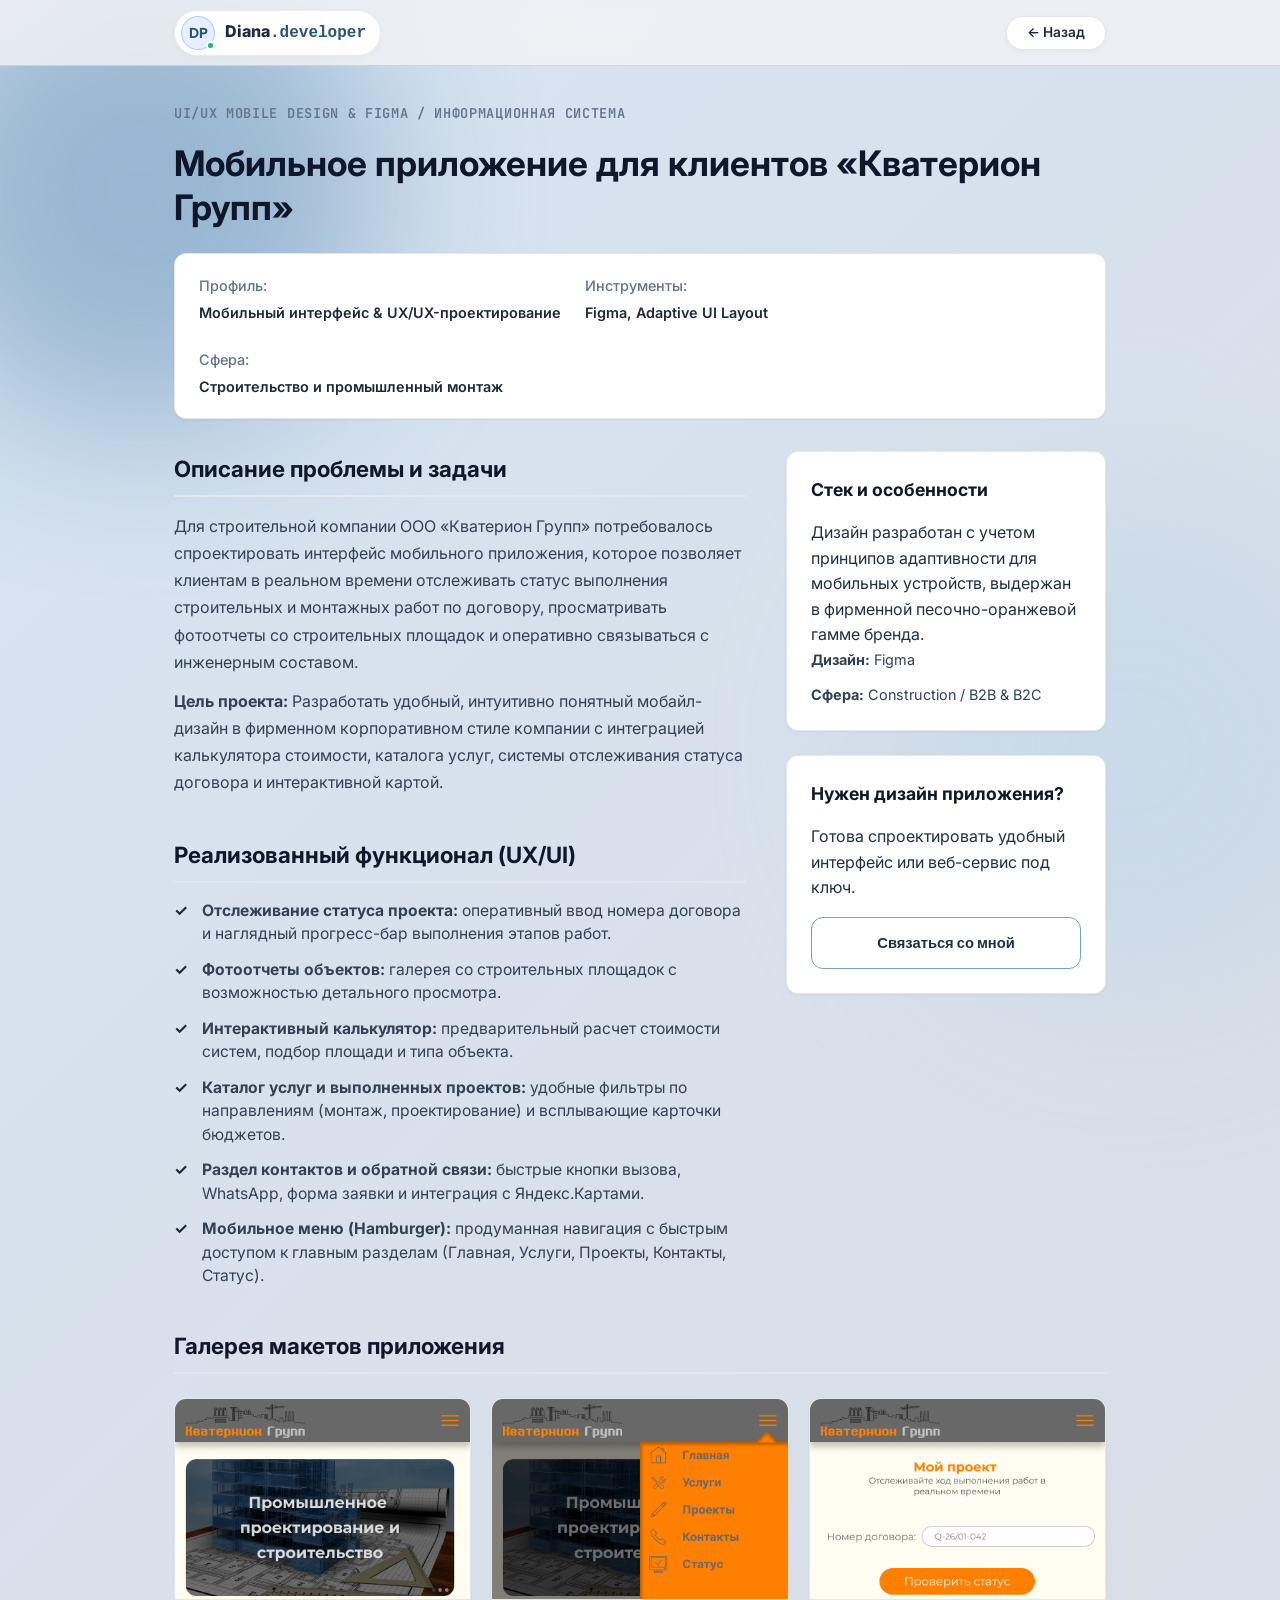
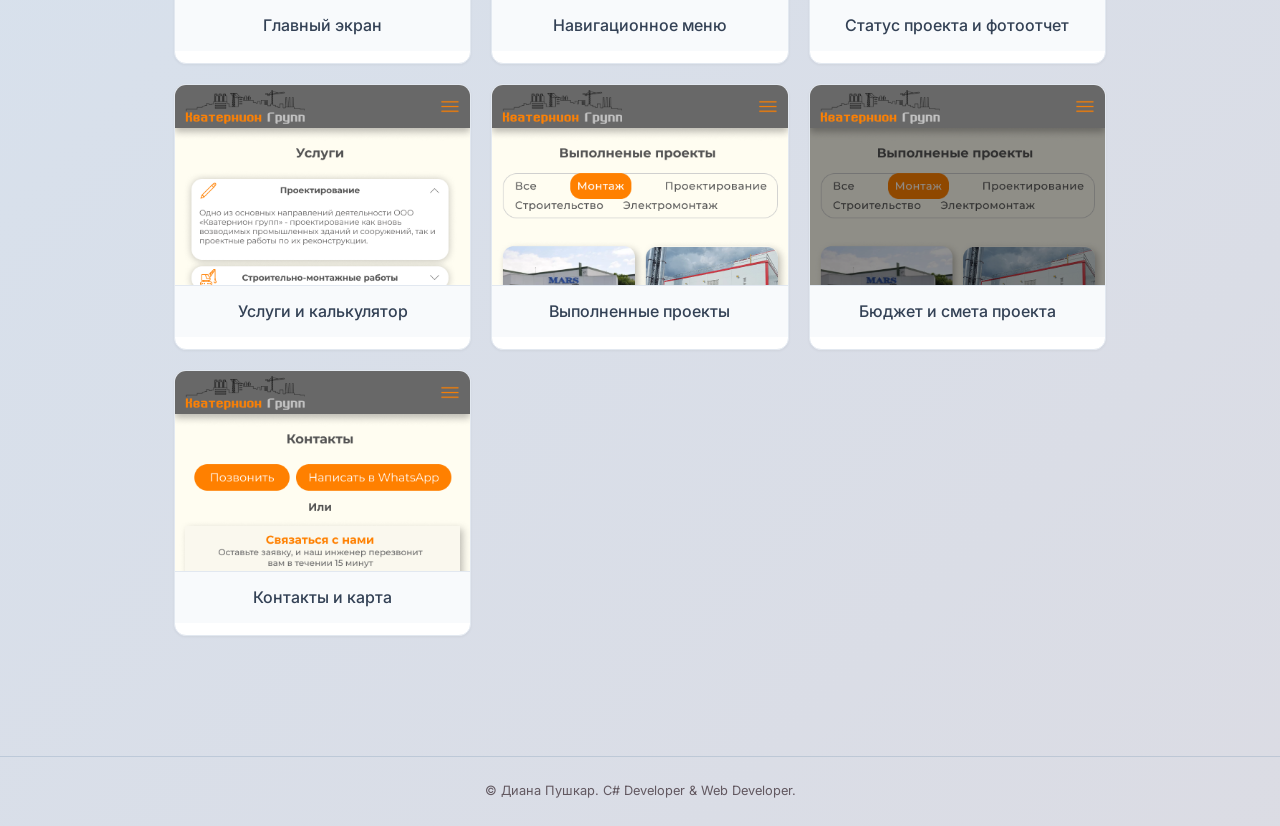
==== kvaternion-mobile.html @ 06ce0c0b "Add portfolio files and Open Graph metadata" ====
<!DOCTYPE html>
<html lang="ru">

<head>
    <meta charset="UTF-8">
    <meta name="viewport" content="width=device-width, initial-scale=1.0">
    <title>Кватерион Групп — Мобильное приложение | Диана Пушкар</title>
    <!-- Шрифты -->
    <link rel="preconnect" href="https://fonts.googleapis.com">
    <link rel="preconnect" href="https://fonts.gstatic.com" crossorigin>
    <link
        href="https://fonts.googleapis.com/css2?family=Inter:wght@400;500;600&family=JetBrains+Mono:wght@500;700&family=Plus+Jakarta+Sans:wght@700;800&display=swap"
        rel="stylesheet">
    <!-- Fancybox CSS (модальное окно для просмотра картинок) -->
    <link rel="stylesheet" href="https://cdn.jsdelivr.net/npm/@fancyapps/ui@5.0/dist/fancybox/fancybox.css" />
    <link rel="stylesheet" href="style.css">
    <link rel="stylesheet" href="project.css"> <!-- Дополнительные стили для страниц проектов -->
</head>

<body>
    <!-- Фоновые эффекты -->
    <div class="blob blob-1"></div>
    <div class="blob blob-2"></div>

    <nav class="navbar">
        <div class="container nav-container">
            <a href="index.html" class="logo logo-avatar">
                <div class="logo-avatar-wrapper">
                    <div class="logo-monogram">DP</div>
                    <span class="logo-status-dot"></span>
                </div>
                <span class="logo-name">Diana<span class="logo-tag">.developer</span></span>
            </a>

            <div class="nav-actions">
                <a href="index.html#projects" class="btn btn-secondary btn-sm">
                    &larr; Назад
                </a>
            </div>
        </div>
    </nav>

    <main class="project-page">
        <div class="container fade-in show">

            <!-- Заголовок проекта -->
            <div class="project-page-header">
                <span class="project-category">UI/UX Mobile Design &amp; Figma / Информационная система</span>
                <h1 class="project-page-title">Мобильное приложение для клиентов «Кватерион Групп»
                </h1>

                <div class="project-meta-grid">
                    <div class="meta-item">
                        <strong>Профиль:</strong>
                        <span>Мобильный интерфейс &amp; UX/UX-проектирование</span>
                    </div>
                    <div class="meta-item">
                        <strong>Инструменты:</strong>
                        <span>Figma, Adaptive UI Layout</span>
                    </div>
                    <div class="meta-item">
                        <strong>Сфера:</strong>
                        <span>Строительство и промышленный монтаж</span>
                    </div>
                </div>

            </div>

            <div class="project-content-grid">

                <!-- Левая колонка: описание и функционал -->
                <div class="project-main-info">
                    <section class="project-section">
                        <h2>Описание проблемы и задачи</h2>
                        <p>
                            Для строительной компании ООО «Кватерион Групп» потребовалось спроектировать интерфейс
                            мобильного приложения, которое позволяет клиентам в реальном времени отслеживать статус
                            выполнения строительных и монтажных работ по договору, просматривать фотоотчеты со
                            строительных площадок и оперативно связываться с инженерным составом.
                        </p>
                        <p>
                            <strong>Цель проекта:</strong> Разработать удобный, интуитивно понятный мобайл-дизайн в
                            фирменном корпоративном стиле компании с интеграцией калькулятора стоимости, каталога услуг,
                            системы отслеживания статуса договора и интерактивной картой.
                        </p>
                    </section>

                    <section class="project-section">
                        <h2>Реализованный функционал (UX/UI)</h2>
                        <ul class="feature-checklist">
                            <li><strong>Отслеживание статуса проекта:</strong> оперативный ввод номера договора и
                                наглядный прогресс-бар выполнения этапов работ.</li>
                            <li><strong>Фотоотчеты объектов:</strong> галерея со строительных площадок с возможностью
                                детального просмотра.</li>
                            <li><strong>Интерактивный калькулятор:</strong> предварительный расчет стоимости систем,
                                подбор площади и типа объекта.</li>
                            <li><strong>Каталог услуг и выполненных проектов:</strong> удобные фильтры по направлениям
                                (монтаж, проектирование) и всплывающие карточки бюджетов.</li>
                            <li><strong>Раздел контактов и обратной связи:</strong> быстрые кнопки вызова, WhatsApp,
                                форма заявки и интеграция с Яндекс.Картами.</li>
                            <li><strong>Мобильное меню (Hamburger):</strong> продуманная навигация с быстрым доступом к
                                главным разделам (Главная, Услуги, Проекты, Контакты, Статус).</li>
                        </ul>
                    </section>
                </div>

                <!-- Правая колонка: сайдбар -->
                <aside class="project-sidebar">
                    <div class="card sidebar-card">
                        <h3>Стек и особенности</h3>
                        <p>Дизайн разработан с учетом принципов адаптивности для мобильных устройств, выдержан в
                            фирменной песочно-оранжевой гамме бренда.</p>

                        <div class="sidebar-tech-list">
                            <div class="tech-item">
                                <strong>Дизайн:</strong> Figma
                            </div>
                            <div class="tech-item">
                                <strong>Сфера:</strong> Construction / B2B &amp; B2C
                            </div>
                        </div>
                    </div>

                    <div class="card sidebar-card contact-cta">
                        <h3>Нужен дизайн приложения?</h3>
                        <p>Готова спроектировать удобный интерфейс или веб-сервис под ключ.</p>
                        <a href="index.html#contact" class="btn btn-secondary btn-block">Связаться со мной</a>
                    </div>
                </aside>
            </div>

            <!-- Галерея интерфейса -->
            <section class="project-section project-gallery-section">
                <h2>Галерея макетов приложения</h2>
                <div class="project-gallery">

                    <div class="gallery-item">
                        <a href="images/Главная.png" data-fancybox="gallery"
                            data-caption="Главный экран приложения: баннер, быстрые действия и каталог услуг">
                            <img src="images/Главная.png" alt="Главный экран">
                        </a>
                        <p class="gallery-caption">Главный экран</p>
                    </div>

                    <div class="gallery-item">
                        <a href="images/Меню.png" data-fancybox="gallery"
                            data-caption="Мобильное навигационное меню со всеми ключевыми разделами">
                            <img src="images/Меню.png" alt="Мобильное меню">
                        </a>
                        <p class="gallery-caption">Навигационное меню</p>
                    </div>

                    <div class="gallery-item">
                        <a href="images/Статус.png" data-fancybox="gallery"
                            data-caption="Раздел Статус: отслеживание прогресса договора и фотоотчет со стройки">
                            <img src="images/Статус.png" alt="Отслеживание статуса">
                        </a>
                        <p class="gallery-caption">Статус проекта и фотоотчет</p>
                    </div>

                    <div class="gallery-item">
                        <a href="images/Услуги.png" data-fancybox="gallery"
                            data-caption="Раздел Услуги и встроенный калькулятор предварительного расчета">
                            <img src="images/Услуги.png" alt="Услуги и калькулятор">
                        </a>
                        <p class="gallery-caption">Услуги и калькулятор</p>
                    </div>

                    <div class="gallery-item">
                        <a href="images/Проекты.png" data-fancybox="gallery"
                            data-caption="Раздел выполненных проектов с фильтрацией по направлениям">
                            <img src="images/Проекты.png" alt="Выполненные проекты">
                        </a>
                        <p class="gallery-caption">Выполненные проекты</p>
                    </div>

                    <div class="gallery-item">
                        <a href="images/ПроектыДоп.png" data-fancybox="gallery"
                            data-caption="Модальное окно с детальным бюджетом и сметой проекта">
                            <img src="images/ПроектыДоп.png" alt="Детали проекта и бюджет">
                        </a>
                        <p class="gallery-caption">Бюджет и смета проекта</p>
                    </div>

                    <div class="gallery-item">
                        <a href="images/Контакты.png" data-fancybox="gallery"
                            data-caption="Раздел контактов с интеграцией Яндекс.Карты и формой связи">
                            <img src="images/Контакты.png" alt="Контакты и карта">
                        </a>
                        <p class="gallery-caption">Контакты и карта</p>
                    </div>

                </div>
            </section>

        </div>
    </main>

    <footer class="footer">
        <div class="container">
            <p>© Диана Пушкар. C# Developer &amp; Web Developer.</p>
        </div>
    </footer>

    <script src="https://cdn.jsdelivr.net/npm/@fancyapps/ui@5.0/dist/fancybox/fancybox.umd.js"></script>
    <script>
        Fancybox.bind("[data-fancybox]", {
            // Настройки галереи
        });
    </script>
</body>

</html>
---- style.css ----
/* ==========================================================================
   1. ПЕРЕМЕННЫЕ И ОСНОВНЫЕ СТИЛИ (ROOT & BASE)
   ========================================================================== */
:root {
  --color-bg-1: #f4f3f5;
  --color-bg-2: #e8e5ec;
  --color-bg-3: #ddd9df;

  --color-card: rgba(255, 255, 255, 0.75);
  --color-card-hover: rgba(255, 255, 255, 0.95);

  --color-text-main: #232f45;
  --color-text-muted: #625860;

  --color-primary: #3d6b93;
  --color-accent: #7aa0c2;

  --glass-border: rgba(255, 255, 255, 0.9);
  --glass-border-dark: rgba(61, 107, 147, 0.18);

  --shadow-soft: 0 8px 32px 0 rgba(35, 47, 69, 0.06);
  --shadow-hover: 0 16px 48px 0 rgba(61, 107, 147, 0.18);

  --font-heading: "Plus Jakarta Sans", sans-serif;
  --font-body: "Inter", sans-serif;
  --font-code: "JetBrains Mono", monospace;
}

* {
  margin: 0;
  padding: 0;
  box-sizing: border-box;
}

html {
  scroll-behavior: smooth;
}

body {
  font-family: var(--font-body);
  color: var(--color-text-main);
  line-height: 1.6;
  overflow-x: hidden;
  position: relative;
  background: linear-gradient(-45deg, #f4f3f5, #e5ecf4, #ddd9df, #d5e4f2);
  background-size: 400% 400%;
  animation: gradientBG 15s ease infinite;
}

/* Переливающийся фон */
@keyframes gradientBG {
  0% {
    background-position: 0% 50%;
  }
  50% {
    background-position: 100% 50%;
  }
  100% {
    background-position: 0% 50%;
  }
}

/* Мягкие плавающие сферы */
.blob {
  position: fixed;
  border-radius: 50%;
  filter: blur(80px);
  z-index: -1;
  opacity: 0.65;
  pointer-events: none;
  animation: floatBlob 20s infinite alternate ease-in-out;
}

.blob-1 {
  width: 480px;
  height: 480px;
  background: var(--color-accent);
  top: -50px;
  left: -100px;
}

.blob-2 {
  width: 500px;
  height: 500px;
  background: #c4d7e6;
  bottom: -100px;
  right: -100px;
  animation-delay: -10s;
}

@keyframes floatBlob {
  0% {
    transform: translate(0, 0) scale(1);
  }
  100% {
    transform: translate(60px, 40px) scale(1.1);
  }
}

/* Анимация появления при скролле */
.fade-in {
  opacity: 0;
  transform: translateY(20px);
  transition:
    opacity 0.8s ease-out,
    transform 0.8s ease-out;
}

.fade-in.show {
  opacity: 1;
  transform: translateY(0);
}

/* Сетка и контейнеры */
.container {
  max-width: 980px;
  margin: 0 auto;
  padding: 0 24px;
}

.section {
  padding: 80px 0;
}

.section-title {
  font-family: var(--font-heading);
  font-size: 2.2rem;
  font-weight: 800;
  text-align: center;
  margin-bottom: 48px;
  letter-spacing: -0.5px;
  background: linear-gradient(
    135deg,
    var(--color-text-main),
    var(--color-primary)
  );
  -webkit-background-clip: text;
  -webkit-text-fill-color: transparent;
}

/* ==========================================================================
   2. НАВИГАЦИЯ (NAVBAR)
   ========================================================================== */
.navbar {
  position: fixed;
  top: 0;
  width: 100%;
  background: rgba(244, 243, 245, 0.8);
  backdrop-filter: blur(20px);
  -webkit-backdrop-filter: blur(20px);
  border-bottom: 1px solid var(--glass-border-dark);
  z-index: 1000;
}

.nav-container {
  display: flex;
  justify-content: space-between;
  align-items: center;
  height: 65px;
}

.nav-links {
  display: flex;
  align-items: center;
  gap: 24px;
}

.nav-links a {
  color: var(--color-text-main);
  text-decoration: none;
  font-size: 0.9rem;
  font-weight: 600;
  transition: color 0.25s ease;
}

.nav-links a:hover {
  color: var(--color-primary);
}

/* Бренд-логотип в шапке (сохранена нижняя версия) */
.logo {
  display: inline-flex;
  align-items: center;
  gap: 10px;
  text-decoration: none;
  padding: 6px 14px;
  background: rgba(255, 255, 255, 0.65);
  border: 1px solid rgba(0, 0, 0, 0.08);
  border-radius: 14px;
  backdrop-filter: blur(8px);
  transition: all 0.3s cubic-bezier(0.4, 0, 0.2, 1);
  box-shadow: 0 2px 8px rgba(0, 0, 0, 0.03);
}

.logo-icon {
  font-family: var(--font-code, monospace);
  font-size: 0.85rem;
  font-weight: 700;
  color: #2563eb;
  background: rgba(37, 99, 235, 0.08);
  padding: 3px 8px;
  border-radius: 8px;
  border: 1px solid rgba(37, 99, 235, 0.15);
  transition:
    transform 0.3s ease,
    background 0.3s ease;
}

.logo-text {
  font-family: var(--font-heading, sans-serif);
  font-size: 1.05rem;
  font-weight: 800;
  color: #1e293b;
  letter-spacing: -0.3px;
}

.logo-dot {
  color: #2563eb;
  font-weight: 900;
}

.logo:hover {
  background: rgba(255, 255, 255, 0.95);
  transform: translateY(-1px);
  box-shadow: 0 6px 16px rgba(0, 0, 0, 0.06);
  border-color: rgba(37, 99, 235, 0.2);
}

.logo:hover .logo-icon {
  transform: scale(1.05) rotate(-3deg);
  background: rgba(37, 99, 235, 0.15);
}

.logo-avatar {
  display: inline-flex;
  align-items: center;
  gap: 10px;
  text-decoration: none;
  padding: 5px 14px 5px 6px;
  background: rgba(255, 255, 255, 0.9);
  border: 1px solid rgba(0, 0, 0, 0.08);
  border-radius: 100px;
  backdrop-filter: blur(8px);
  transition: all 0.3s ease;
}

.logo-avatar-wrapper {
  position: relative;
  width: 34px;
  height: 34px;
}

.logo-avatar-img {
  width: 100%;
  height: 100%;
  border-radius: 50%;
  object-fit: cover;
  background: #e2e8f0;
  border: 2px solid #ffffff;
  box-shadow: 0 2px 6px rgba(0, 0, 0, 0.1);
}

.logo-status-dot {
  position: absolute;
  bottom: 0;
  right: 0;
  width: 9px;
  height: 9px;
  background-color: #10b981;
  border: 2px solid #ffffff;
  border-radius: 50%;
}

.logo-name {
  font-size: 1rem;
  font-weight: 800;
  color: #1e293b;
}

.logo-tag {
  color: #2b5278;
  font-family: monospace;
}

.logo-avatar:hover {
  transform: translateY(-2px);
  box-shadow: 0 6px 18px rgba(0, 0, 0, 0.08);
  border-color: rgba(37, 99, 235, 0.3);
}

.logo-avatar:hover .logo-avatar-img {
  transform: scale(1.05);
}

.logo-monogram {
  width: 100%;
  height: 100%;
  border-radius: 50%;
  background: rgba(37, 99, 235, 0.1);
  border: 1px solid rgba(37, 99, 235, 0.25);
  color: #2b5278;
  font-family: var(--font-heading, sans-serif);
  font-weight: 800;
  font-size: 0.85rem;
  display: flex;
  align-items: center;
  justify-content: center;
  letter-spacing: -0.5px;
  transition: all 0.3s ease;
}

.logo-avatar:hover .logo-monogram {
  background: #2b5278;
  color: #ffffff;
  transform: scale(1.08);
}

/* ==========================================================================
   ИСПРАВЛЕННЫЕ СТИЛИ ГАМБУРГЕРА И ВЫПАДАЮЩЕГО МЕНЮ
   ========================================================================== */

.nav-container {
  position: relative;
}

.nav-toggle {
  display: none;
  background: transparent;
  border: none;
  outline: none;
  padding: 0;
  margin: 0;
  width: 30px;
  height: 24px;
  cursor: pointer;
  z-index: 1002;
  position: relative;
}

/* Идеально ровные полоски */
.hamburger {
  display: block;
  position: relative;
  width: 100%;
  height: 2px;
  background-color: #1e293b;
  border-radius: 2px;
  transition: background-color 0.25s ease-in-out;
}

.hamburger::before,
.hamburger::after {
  content: "";
  position: absolute;
  left: 0;
  width: 100%;
  height: 2px;
  background-color: #1e293b;
  border-radius: 2px;
  transition:
    transform 0.3s ease-in-out,
    top 0.3s ease-in-out;
}

.hamburger::before {
  top: -8px;
}

.hamburger::after {
  top: 8px;
}

/* Анимация превращения в крестик */
.nav-toggle.active .hamburger {
  background-color: transparent !important;
}

.nav-toggle.active .hamburger::before {
  top: 0;
  transform: rotate(45deg);
}

.nav-toggle.active .hamburger::after {
  top: 0;
  transform: rotate(-45deg);
}

/* --- МОБИЛЬНАЯ НАВИГАЦИЯ (экраны до 808px включительно) --- */
@media (max-width: 808px) {
  .nav-toggle {
    display: flex;
    align-items: center;
    justify-content: center;
  }

  .nav-links {
    position: absolute; /* Позиционируем относительно шапки, а не всего экрана */
    top: 65px;
    right: 24px; /* Прижимаем блок к правому краю */
    left: auto; /* Отменяем растягивание от левого края */
    width: auto;
    min-width: 220px; /* Задаем аккуратную ширину меню */

    background: rgba(244, 243, 245, 0.98);
    backdrop-filter: blur(20px);
    -webkit-backdrop-filter: blur(20px);
    border: 1px solid var(--glass-border-dark, rgba(0, 0, 0, 0.1));
    border-radius: 16px;

    display: flex;
    flex-direction: column;
    align-items: flex-start; /* Выравниваем элементы внутри блока по левому краю */
    gap: 0;

    /* Скрытие по умолчанию */
    opacity: 0;
    visibility: hidden;
    transform: translateY(-10px);
    transition:
      opacity 0.3s ease,
      transform 0.3s ease,
      visibility 0.3s ease;

    z-index: 9999;
    box-shadow: 0 15px 30px rgba(0, 0, 0, 0.12);
  }

  .nav-links.active {
    opacity: 1;
    visibility: visible;
    transform: translateY(0);
    padding: 12px 0;
  }

  .nav-link,
  .nav-links a {
    width: 100%;
    text-align: center;
    padding: 14px 0;
    font-size: 1.05rem;
    display: block;
    color: var(--color-text-main, #1e293b);
  }
}
/* ==========================================================================
   ПОЛУПРОЗРАЧНЫЙ ТЕМНЫЙ ФОН (OVERLAY)
   ========================================================================== */

.nav-overlay {
  position: fixed;
  top: 0;
  left: 0;
  width: 100vw;
  height: 100vh;
  background: rgba(15, 23, 42, 0.5);
  backdrop-filter: blur(4px);
  -webkit-backdrop-filter: blur(4px);

  opacity: 0;
  visibility: hidden;
  transition:
    opacity 0.3s ease,
    visibility 0.3s ease;
  z-index: 998;
}

/* Состояние при открытом меню */
.nav-overlay.active {
  opacity: 1 !important;
  visibility: visible !important;
}

/* ==========================================================================
   3. ГЛАВНАЯ СЕКЦИЯ (HERO SECTION)
   ========================================================================== */
.hero,
.hero-section {
  padding: 60px 20px;
  display: flex;
  justify-content: center;
  align-items: center;
  min-height: 90vh;
}

.hero-container {
  max-width: 1100px;
  width: 100%;
  display: grid;
  grid-template-columns: 1.15fr 0.85fr;
  gap: 40px;
  align-items: center;
  background: rgba(255, 255, 255, 0.45);
  backdrop-filter: blur(16px);
  border: 1px solid var(--glass-border-dark, rgba(255, 255, 255, 0.4));
  border-radius: 28px;
  padding: 48px;
  box-shadow: 0 20px 50px rgba(0, 0, 0, 0.05);
}

.hero-content {
  text-align: left;
}

.hero-badge {
  display: inline-flex;
  align-items: center;
  gap: 8px;
  background: rgba(255, 255, 255, 0.85);
  border: 1px solid rgba(0, 0, 0, 0.08);
  padding: 6px 16px;
  border-radius: 20px;
  font-size: 0.85rem;
  font-weight: 600;
  color: #1e293b;
  margin-bottom: 20px;
}

.badge {
  display: inline-flex;
  align-items: center;
  gap: 8px;
  font-family: var(--font-code);
  font-size: 0.82rem;
  color: var(--color-primary);
  background: #ffffff;
  border: 1px solid var(--color-accent);
  padding: 6px 16px;
  border-radius: 20px;
  margin-bottom: 24px;
  box-shadow: 0 4px 12px rgba(122, 160, 194, 0.2);
  font-weight: 600;
}

.badge-dot {
  width: 6px;
  height: 6px;
  background-color: var(--color-primary);
  border-radius: 50%;
}

.pulse-dot {
  width: 8px;
  height: 8px;
  background-color: #10b981;
  border-radius: 50%;
  animation: pulse 2s infinite;
}

@keyframes pulse {
  0% {
    box-shadow: 0 0 0 0 rgba(16, 185, 129, 0.7);
  }
  70% {
    box-shadow: 0 0 0 8px rgba(16, 185, 129, 0);
  }
  100% {
    box-shadow: 0 0 0 0 rgba(16, 185, 129, 0);
  }
}

.hero h1 {
  font-family: var(--font-heading);
  font-size: 3.2rem;
  line-height: 1.15;
  font-weight: 800;
  margin-bottom: 20px;
  letter-spacing: -1px;
  color: var(--color-text-main);
}

.hero-title {
  font-family: var(--font-heading, sans-serif);
  font-size: 2.8rem;
  line-height: 1.2;
  color: #0f172a;
  margin-bottom: 18px;
  font-weight: 800;
}

.hero-title .highlight {
  color: #2d5475;
  padding: 0;
  font-weight: 800;
  display: inline;
  -webkit-text-fill-color: initial;
}

.accent-text {
  background: linear-gradient(
    135deg,
    var(--color-primary),
    var(--color-accent)
  );
  -webkit-background-clip: text;
  -webkit-text-fill-color: transparent;
}

.hero-description {
  font-size: 1.05rem;
  line-height: 1.65;
  color: #475569;
  margin-bottom: 24px;
}

.hero-tech-stack {
  display: flex;
  flex-wrap: wrap;
  gap: 8px;
  margin-bottom: 32px;
}

.tech-tag,
.tag-main,
.tag-sub {
  background: rgba(235, 233, 228, 0.7);
  border: 1px solid rgba(0, 0, 0, 0.06);
  color: #4a5568;
  padding: 6px 14px;
  border-radius: 8px;
  font-family: var(--font-code, monospace);
  font-size: 0.85rem;
  font-weight: 600;
  box-shadow: none;
  cursor: default;
}

.hero-buttons,
.hero-actions {
  display: flex;
  gap: 14px;
  justify-content: flex-start;
}

.hero-visual {
  position: relative;
}

.hero-card {
  background: var(--color-card);
  backdrop-filter: blur(20px);
  -webkit-backdrop-filter: blur(20px);
  border: 1.5px solid var(--glass-border);
  border-radius: 18px;
  box-shadow: var(--shadow-hover);
  overflow: hidden;
  transition: transform 0.4s cubic-bezier(0.16, 1, 0.3, 1);
}

.hero-card:hover {
  transform: translateY(-6px) rotate(1deg);
}

.hero-card-header {
  background: rgba(61, 107, 147, 0.08);
  padding: 12px 18px;
  display: flex;
  align-items: center;
  justify-content: space-between;
  border-bottom: 1px solid var(--glass-border-dark);
}

.hero-interactive {
  position: relative;
  padding: 16px 12px;
}

.code-window {
  background: #f8f7f4;
  border-radius: 16px;
  box-shadow: 0 15px 35px rgba(0, 0, 0, 0.06);
  border: 1px solid rgba(0, 0, 0, 0.08);
  overflow: hidden;
}

.window-header {
  background: #eae7e1;
  padding: 10px 16px;
  display: flex;
  align-items: center;
  gap: 16px;
  border-bottom: 1px solid rgba(0, 0, 0, 0.05);
}

.window-dots {
  display: flex;
  gap: 6px;
}

.window-dots span {
  width: 10px;
  height: 10px;
  border-radius: 50%;
  background: rgba(61, 107, 147, 0.25);
}

.dot {
  width: 10px;
  height: 10px;
  border-radius: 50%;
}
.dot-red {
  background: #e5a9a9;
}
.dot-yellow {
  background: #e2c08d;
}
.dot-green {
  background: #a4c3b2;
}

.window-title {
  font-family: monospace;
  font-size: 0.75rem;
  color: #718096;
}

.typing-text {
  display: inline-block;
  white-space: nowrap;
  overflow: hidden;
  border-right: 2px solid var(--color-primary);
  width: 0;
  animation:
    typing 2.5s steps(10, end) forwards 0.5s,
    blinkCursor 0.75s step-end infinite;
}

@keyframes typing {
  from {
    width: 0;
  }
  to {
    width: 10ch;
  }
}

@keyframes blinkCursor {
  from,
  to {
    border-color: transparent;
  }
  50% {
    border-color: var(--color-primary);
  }
}

.hero-card-body {
  padding: 24px;
  font-family: var(--font-code);
  font-size: 0.88rem;
  line-height: 1.7;
}

.window-body {
  padding: 20px;
  font-family: "Fira Code", monospace, sans-serif;
  font-size: 0.85rem;
  line-height: 1.7;
  color: #2d3748;
}

.code-window .window-body {
  padding: 20px 20px 28px 20px;
}

.code-line {
  color: var(--color-text-main);
  margin-bottom: 2px;
}
.code-line.indent {
  padding-left: 20px;
}
.indent-1 {
  padding-left: 18px;
}
.indent-2 {
  padding-left: 36px;
}

.code-keyword {
  color: var(--color-primary);
  font-weight: 600;
}
.code-class {
  color: #2b5278;
  font-weight: 600;
}
.code-prop {
  color: var(--color-text-muted);
}
.code-string {
  color: #3d6b93;
}

.c-tag {
  color: #b91c1c;
}
.c-attr {
  color: #d97706;
}
.c-str {
  color: #2d6a4f;
}
.c-txt {
  color: #1a202c;
  font-weight: 600;
}
.c-keyword {
  color: #6b21a8;
}
.c-var {
  color: #1d4ed8;
}

.hero-tags-mini {
  display: flex;
  gap: 8px;
  flex-wrap: wrap;
  margin-top: 20px;
  padding-top: 16px;
  border-top: 1px dashed var(--glass-border-dark);
}

.mini-tag {
  font-size: 0.72rem;
  background: #ffffff;
  color: var(--color-primary);
  border: 1px solid var(--color-accent);
  padding: 3px 10px;
  border-radius: 6px;
  font-weight: 600;
}

.floating-badge {
  position: absolute;
  padding: 6px 12px;
  border-radius: 8px;
  font-family: monospace;
  font-size: 0.78rem;
  font-weight: 600;
  box-shadow: 0 8px 16px rgba(0, 0, 0, 0.05);
  background: #ffffff;
  color: #4a5568;
  border: 1px solid rgba(0, 0, 0, 0.08);
  animation: badgeMove 4s ease-in-out infinite alternate;
}

.badge-top {
  top: 0;
  right: -10px;
  z-index: 2;
}

.badge-bottom {
  bottom: 0;
  left: -10px;
  z-index: 2;
}

@keyframes badgeMove {
  0% {
    transform: translateY(0);
  }
  100% {
    transform: translateY(-6px);
  }
}

/* ==========================================================================
   4. КНОПКИ И ОБЩИЕ КАРТОЧКИ (BUTTONS & CARDS)
   ========================================================================== */
.btn {
  display: inline-block;
  padding: 13px 28px;
  border-radius: 12px;
  font-family: var(--font-heading);
  font-weight: 700;
  font-size: 0.92rem;
  text-decoration: none;
  transition: all 0.3s cubic-bezier(0.16, 1, 0.3, 1);
}

.btn-primary {
  background: linear-gradient(135deg, var(--color-primary), #2d5475);
  color: #ffffff;
  box-shadow: 0 6px 20px rgba(61, 107, 147, 0.35);
}

.btn-primary:hover {
  transform: translateY(-3px);
  box-shadow: 0 10px 25px rgba(35, 47, 69, 0.3);
}

.btn-secondary {
  background: #ffffff;
  border: 1.5px solid var(--color-accent);
  color: var(--color-text-main);
}

.btn-secondary:hover {
  background: #ffffff;
  border-color: var(--color-primary);
  color: var(--color-primary);
  transform: translateY(-3px);
  box-shadow: 0 4px 14px rgba(61, 107, 147, 0.15);
}

.card {
  background: var(--color-card);
  backdrop-filter: blur(16px);
  -webkit-backdrop-filter: blur(16px);
  border: 1px solid var(--glass-border);
  border-radius: 16px;
  padding: 28px;
  box-shadow: var(--shadow-soft);
  transition: all 0.35s cubic-bezier(0.16, 1, 0.3, 1);
}

.card:hover {
  background: var(--color-card-hover);
  border-color: var(--color-accent);
  transform: translateY(-5px);
  box-shadow: var(--shadow-hover);
}

/* ==========================================================================
   5. БЛОК «ОБО МНЕ» (ABOUT SECTION)
   ========================================================================== */
.about-card {
  padding: 44px;
}

.about-grid {
  display: grid;
  grid-template-columns: 0.9fr 1.1fr;
  gap: 48px;
  align-items: center;
}

.about-avatar-container {
  position: relative;
  display: flex;
  justify-content: center;
  align-items: center;
  perspective: 1000px;
  width: 100%;
  min-height: 380px;
}

.avatar-3d-card {
  position: relative;
  width: 100%;
  max-width: 340px;
  height: 360px;
  display: flex;
  flex-direction: column;
  justify-content: center;
  align-items: center;
  transform-style: preserve-3d;
  animation: zeroGravityTilt 12s ease-in-out infinite;
}

.avatar-3d-img {
  width: 480px;
  max-width: none;
  height: auto;
  object-fit: contain;
  z-index: 2;
  filter: drop-shadow(0 25px 30px rgba(0, 0, 0, 0.35));
}

.avatar-glow {
  position: absolute;
  width: 260px;
  height: 260px;
  background: radial-gradient(
    circle,
    rgba(122, 160, 194, 0.35) 0%,
    rgba(255, 255, 255, 0) 70%
  );
  border-radius: 50%;
  z-index: 1;
  animation: glowPulse 6s ease-in-out infinite alternate;
}

.avatar-shadow {
  position: absolute;
  bottom: 0px;
  width: 220px;
  height: 22px;
  background: rgba(15, 23, 42, 0.55);
  border-radius: 50%;
  filter: blur(6px);
  z-index: 0;
  animation: shadowV1 12s ease-in-out infinite;
}

@keyframes zeroGravityTilt {
  0%,
  100% {
    transform: translateY(0px) rotateX(0deg) rotateY(0deg) rotateZ(0deg);
  }
  25% {
    transform: translateY(-8px) rotateX(3deg) rotateY(-4deg) rotateZ(-0.8deg);
  }
  50% {
    transform: translateY(-3px) rotateX(-2deg) rotateY(5deg) rotateZ(1deg);
  }
  75% {
    transform: translateY(-10px) rotateX(4deg) rotateY(2deg) rotateZ(-0.5deg);
  }
}

@keyframes glowPulse {
  0% {
    opacity: 0.4;
    transform: scale(0.92);
  }
  100% {
    opacity: 0.85;
    transform: scale(1.1);
  }
}

@keyframes shadowV1 {
  0%,
  100% {
    transform: scale(1);
    opacity: 0.6;
  }
  25% {
    transform: scale(0.85);
    opacity: 0.4;
  }
  50% {
    transform: scale(0.95);
    opacity: 0.5;
  }
  75% {
    transform: scale(0.8);
    opacity: 0.35;
  }
}

.float-badge {
  position: absolute;
  background: rgba(255, 255, 255, 0.95);
  backdrop-filter: blur(8px);
  border: 1px solid var(--glass-border-dark);
  padding: 5px 10px;
  border-radius: 12px;
  font-family: var(--font-code);
  font-size: 0.75rem;
  white-space: nowrap;
  max-width: max-content;
  color: var(--color-primary);
  box-shadow: 0 10px 20px rgba(0, 0, 0, 0.08);
  z-index: 3;
  animation: badgeFloat 6s ease-in-out infinite alternate;
}

.badge-top-left,
.badge-left {
  top: 10px;
  left: -5px;
}
.badge-bottom-right,
.badge-right {
  bottom: 20px;
  right: -5px;
  animation-delay: -3s;
}

@keyframes badgeFloat {
  0% {
    transform: translateY(0);
  }
  100% {
    transform: translateY(-6px);
  }
}

.about-info h3 {
  font-family: var(--font-heading);
  font-size: 2rem;
  color: var(--color-text-main);
  margin-bottom: 4px;
}

.about-subtitle {
  font-family: var(--font-code);
  color: var(--color-primary);
  font-size: 0.95rem;
  font-weight: 600;
  margin-bottom: 20px;
}

.about-bio {
  color: var(--color-text-muted);
  font-size: 1rem;
  line-height: 1.65;
  margin-bottom: 24px;
}

.about-details-grid {
  display: flex;
  flex-direction: column;
  gap: 16px;
  padding-top: 20px;
  border-top: 1px dashed var(--glass-border-dark);
}

.detail-item {
  display: flex;
  flex-direction: column;
  gap: 4px;
}
.detail-item strong {
  color: var(--color-text-main);
  font-size: 0.95rem;
}
.detail-item span {
  color: var(--color-text-muted);
  font-size: 0.92rem;
  line-height: 1.5;
}

/* ==========================================================================
   УВЕЛИЧЕНИЕ КАРТИНКИ В 2 РАЗА ДЛЯ ПЛАНШЕТОВ И ТЕЛЕФОНОВ
   ========================================================================== */

@media (max-width: 992px) {
  .avatar-3d-card {
    max-width: 100% !important;
    height: auto !important;
    overflow: visible !important;
  }

  .about-avatar-container {
    min-height: auto !important;
    padding: 20px 0 !important;
  }

  .avatar-3d-img {
    width: 100% !important;
    max-width: 650px !important;
    height: auto !important;
    transform: scale(1);
  }

  .avatar-glow {
    width: 450px !important;
    height: 450px !important;
  }

  .avatar-shadow {
    width: 380px !important;
    bottom: -20px !important;
  }

  .badge-top-left,
  .badge-left {
    top: -10px !important;
    left: 0px !important;
  }

  .badge-bottom-right,
  .badge-right {
    bottom: -10px !important;
    right: 0px !important;
  }
}

@media (max-width: 480px) {
  .avatar-3d-img {
    width: 100% !important;
    max-width: 100% !important;
    transform: scale(1.1);
  }

  .avatar-glow {
    width: 300px !important;
    height: 300px !important;
  }

  .avatar-shadow {
    width: 250px !important;
  }
}
/* ==========================================================================
   6. НАВЫКИ (SKILLS SECTION)
   ========================================================================== */
.skills-grid {
  display: grid;
  grid-template-columns: repeat(4, 1fr);
  gap: 24px;

  margin-left: -100px;
  margin-right: -100px;
}

.skill-card {
  padding: 24px;
  display: flex;
  flex-direction: column;
  height: 100%;
  box-sizing: border-box;
}

.skill-card h3 {
  font-family: var(--font-heading);
  color: var(--color-primary);
  font-size: 1.2rem;
  margin-bottom: 8px;
  font-weight: 700;
}

.skill-card p {
  font-size: 0.92rem;
  color: var(--color-text-muted);
  line-height: 1.5;
  margin: 0;
}

.card-icon {
  font-size: 2rem;
  margin-bottom: 14px;
  display: inline-block;
  padding: 10px;
  background: rgba(122, 160, 194, 0.15);
  border-radius: 12px;
  align-self: flex-start;
}

.card-icon {
  width: 48px;
  height: 48px;
  display: flex;
  align-items: center;
  justify-content: center;
  padding: 8px;
  background: rgba(122, 160, 194, 0.15);
  border-radius: 12px;
  margin-bottom: 14px;
}

.skill-icon-img {
  width: 100%;
  height: 100%;
  object-fit: contain;
}
/* ==========================================================================
   АДАПТИВНОСТЬ ДЛЯ БЛОКА НАВЫКОВ
   ========================================================================== */

@media (max-width: 1200px) {
  .skills-grid {
    margin-left: 0;
    margin-right: 0;
  }
}

@media (max-width: 992px) {
  .skills-grid {
    grid-template-columns: repeat(2, 1fr);
    gap: 20px;
  }
}

@media (max-width: 576px) {
  .skills-grid {
    grid-template-columns: 1fr;
    gap: 16px;
  }

  .skill-card {
    padding: 20px;
  }
}
/* ==========================================================================
   7. ПРОЕКТЫ (PROJECTS SECTION)
   ========================================================================== */
.projects-grid {
  display: grid;
  grid-template-columns: repeat(auto-fit, minmax(300px, 1fr));
  gap: 24px;
}

.project-card h3 {
  font-family: var(--font-heading);
  font-size: 1.25rem;
  margin-bottom: 10px;
  color: var(--color-text-main);
}

.project-description {
  color: var(--color-text-muted);
  font-size: 0.9rem;
  margin-bottom: 20px;
}

.tags {
  display: flex;
  gap: 8px;
  flex-wrap: wrap;
  margin-bottom: 22px;
}

.tag {
  font-family: var(--font-code);
  background: rgba(61, 107, 147, 0.1);
  color: var(--color-primary);
  border: 1px solid rgba(61, 107, 147, 0.2);
  font-size: 0.75rem;
  padding: 4px 12px;
  border-radius: 8px;
  font-weight: 600;
}

.project-links {
  display: flex;
  gap: 14px;
}

.btn-link {
  color: var(--color-primary);
  text-decoration: none;
  font-weight: 700;
  font-size: 0.9rem;
  transition: all 0.2s ease;
}

.btn-link:hover {
  color: var(--color-text-main);
  transform: translateX(3px);
}

.btn-link.muted {
  color: var(--color-text-muted);
  font-weight: 500;
}

/* ==========================================================================
   8. КОНТАКТЫ И ФУТЕР (CONTACT & FOOTER)
   ========================================================================== */
.contact-container {
  max-width: 640px;
}

.contact-card {
  text-align: center;
  padding: 44px 30px;
  border: 1.5px solid var(--color-accent);
}

.contact-card p {
  color: var(--color-text-muted);
  margin-bottom: 28px;
  font-size: 1rem;
}

.social-links {
  display: flex;
  justify-content: center;
  gap: 12px;
  flex-wrap: wrap;
}

.social-btn {
  display: inline-flex;
  align-items: center;
  justify-content: center;
  padding: 10px 22px;
  border-radius: 10px;
  background: #ffffff;
  border: 1px solid var(--glass-border-dark);
  color: var(--color-text-main);
  text-decoration: none;
  font-weight: 600;
  font-size: 0.9rem;
  transition: all 0.25s;
  white-space: nowrap;
}

.social-btn:hover {
  background: linear-gradient(
    135deg,
    var(--color-primary),
    var(--color-accent)
  );
  color: #ffffff;
  border-color: transparent;
  transform: translateY(-3px);
  box-shadow: 0 6px 16px rgba(61, 107, 147, 0.3);
}

.footer {
  text-align: center;
  padding: 24px 0;
  font-size: 0.8rem;
  color: var(--color-text-muted);
  border-top: 1px solid var(--glass-border-dark);
}

/* ==========================================================================
   9. АДАПТИВНОСТЬ (MEDIA QUERIES)
   ========================================================================== */
@media (max-width: 900px) {
  .hero-container {
    grid-template-columns: 1fr;
    padding: 32px 20px;
  }
  .hero-content {
    text-align: center;
  }
  .hero-tech-stack,
  .hero-actions {
    justify-content: center;
  }
  .hero-title {
    font-size: 2.1rem;
  }
  .floating-badge {
    display: none;
  }
  .about-grid {
    grid-template-columns: 1fr;
    gap: 36px;
    text-align: center;
  }
  .about-details-grid {
    text-align: left;
  }
  .about-avatar-container {
    min-height: 320px;
  }
  .avatar-3d-img {
    width: 240px;
  }
}

@media (max-width: 868px) {
  .hero-container {
    grid-template-columns: 1fr;
    text-align: center;
    gap: 32px;
  }
  .hero-content {
    text-align: center;
  }
  .hero-description {
    margin: 0 auto 32px;
  }
  .hero-buttons {
    justify-content: center;
  }
  .hero h1 {
    font-size: 2.4rem;
  }
}

/* --- МОБИЛЬНЫЕ И ПЛАНШЕТЫ (до 768px) --- */
@media (max-width: 768px) {
  .section {
    padding: 35px 0;
  }

  .nav-links.active {
    opacity: 1 !important;
    visibility: visible !important;
    transform: translateX(0) !important;
    padding: 16px 0 !important;
  }

  .nav-link,
  .nav-links a {
    width: 100% !important;
    text-align: left !important;
    padding: 14px 24px !important;
    font-size: 1.05rem !important;
    display: block !important;
    color: var(--color-text-main, #1e293b) !important;
    border-bottom: 1px solid rgba(0, 0, 0, 0.05);
  }
}
/* ==========================================================================
   СЛАЙДЕР С ВАЙПОМ И СТРЕЛКАМИ (WORKFLOW SLIDER)
   ========================================================================== */
.workflow-steps {
  display: flex;
  align-items: stretch;
  justify-content: center;
  gap: 12px;
  margin-left: -80px;
  margin-right: -80px;
  padding: 10px 0;
  box-sizing: border-box;
}

.step-card {
  flex: 1 1 0px;
  min-width: 0;
  background: var(--color-card, rgba(255, 255, 255, 0.05));
  border: 1px solid var(--glass-border, rgba(255, 255, 255, 0.1));
  border-radius: 20px;
  padding: 26px 22px;
  position: relative;
  display: flex;
  flex-direction: column;
  transition: all 0.35s cubic-bezier(0.25, 1, 0.5, 1);
  backdrop-filter: blur(12px);
  box-sizing: border-box;
}

.step-card:hover {
  transform: translateY(-6px);
  border-color: var(--color-primary);
  box-shadow: 0 12px 28px rgba(61, 107, 147, 0.18);
}

/* Номер этапа */
.step-num {
  position: absolute;
  top: 16px;
  right: 18px;
  font-family: var(--font-code);
  font-size: 1.4rem;
  font-weight: 800;
  color: var(--color-primary);
  opacity: 0.35;
}

/* Заголовок этапа */
.step-card h3 {
  font-family: var(--font-heading);
  font-size: 1.15rem;
  color: var(--color-text-main);
  margin-top: 4px;
  margin-bottom: 12px;
  padding-right: 32px;
}

/* Краткое описание */
.step-desc {
  font-size: 0.9rem;
  color: var(--color-primary);
  font-weight: 500;
  line-height: 1.45;
  margin-bottom: 18px;
}

/* Список пунктов */
.step-list {
  list-style: none;
  padding: 0;
  margin: auto 0 0 0;
  display: flex;
  flex-direction: column;
  gap: 8px;
}

.step-list li {
  font-size: 0.85rem;
  color: var(--color-text-muted);
  position: relative;
  padding-left: 18px;
  line-height: 1.35;
}

.step-list li::before {
  content: "→";
  position: absolute;
  left: 0;
  color: var(--color-primary);
  font-weight: bold;
}

/* Анимированная круглая стрелка */
.step-arrow {
  display: flex;
  align-items: center;
  justify-content: center;
  width: 34px;
  height: 34px;
  border-radius: 50%;
  background: var(--glass-bg, rgba(255, 255, 255, 0.05));
  border: 1px solid var(--glass-border, rgba(255, 255, 255, 0.1));
  color: var(--color-primary);
  align-self: center;
  flex-shrink: 0;
  animation: pulseArrow 2.5s infinite ease-in-out;
}

.step-arrow svg {
  width: 18px;
  height: 18px;
}

@keyframes pulseArrow {
  0%,
  100% {
    transform: translateX(0);
    box-shadow: 0 0 0 0 rgba(122, 160, 194, 0);
  }
  50% {
    transform: translateX(4px);
    box-shadow: 0 0 10px rgba(122, 160, 194, 0.3);
  }
}

/* ==========================================================================
   АДАПТИВНОСТЬ
   ========================================================================== */

@media (max-width: 1280px) {
  .workflow-steps {
    margin-left: 0;
    margin-right: 0;
  }
}

@media (max-width: 1024px) {
  .workflow-steps {
    flex-direction: column;
    max-width: 520px;
    margin: 0 auto;
  }

  .step-card {
    width: 100%;
  }

  .step-arrow {
    transform: rotate(90deg);
    animation: pulseArrowDown 2.5s infinite ease-in-out;
    margin: 4px 0;
  }
}

@keyframes pulseArrowDown {
  0%,
  100% {
    transform: rotate(90deg) translateY(0);
  }
  50% {
    transform: rotate(90deg) translateY(-4px);
  }
}
/* ==========================================================================
   СЕКЦИЯ: УСЛУГИ (SERVICES)
   ========================================================================== */
.services-grid {
  display: grid;
  grid-template-columns: repeat(auto-fit, minmax(250px, 1fr));
  gap: 20px;
  max-width: 900px;
  margin: 0 auto;
}

.service-card {
  padding: 28px 24px;
  display: flex;
  flex-direction: column;
  transition:
    transform 0.3s ease,
    border-color 0.3s ease,
    box-shadow 0.3s ease;
}

.service-card:hover {
  transform: translateY(-4px);
  border-color: var(--color-primary);
}

.service-icon {
  width: 46px;
  height: 46px;
  border-radius: 12px;
  background: rgba(61, 107, 147, 0.12);
  color: var(--color-primary);
  display: flex;
  align-items: center;
  justify-content: center;
  margin-bottom: 18px;
}

.service-card h3 {
  font-family: var(--font-heading);
  font-size: 1.1rem;
  color: var(--color-text-main);
  margin-bottom: 10px;
  font-weight: 700;
}

.service-card p {
  font-size: 0.88rem;
  color: var(--color-text-muted);
  line-height: 1.6;
  margin: 0;
}

/* --------------------------------------------------------------------------
   СЕКЦИЯ: СПЕЦИАЛИЗАЦИЯ (SERVICES GRID 2x2)
   -------------------------------------------------------------------------- */
.services-grid {
  display: grid;
  grid-template-columns: repeat(2, 1fr);
  gap: 24px;
}

.service-card {
  padding: 32px 28px;
  display: flex;
  flex-direction: column;
  gap: 16px;
  transition:
    transform 0.3s ease,
    box-shadow 0.3s ease;
}

.service-card:hover {
  transform: translateY(-5px);
}

.service-icon {
  width: 48px;
  height: 48px;
  background: rgba(61, 107, 147, 0.1);
  border-radius: 12px;
  display: flex;
  align-items: center;
  justify-content: center;
  color: var(--color-primary);
}

.service-card h3 {
  font-family: var(--font-heading);
  font-size: 1.25rem;
  color: var(--color-text-main);
  font-weight: 700;
}

.service-card p {
  color: var(--color-text-muted);
  font-size: 0.95rem;
  line-height: 1.6;
}

/* --------------------------------------------------------------------------
   СЕКЦИЯ: ПРОЕКТЫ (ШАХМАТНЫЙ ПОРЯДОК / Z-PATTERN)
   -------------------------------------------------------------------------- */
.projects-list {
  display: flex;
  flex-direction: column;
  gap: 36px;
}

.project-item {
  display: grid;
  grid-template-columns: 1fr 1fr;
  gap: 32px;
  align-items: center;
  padding: 28px;
  border-radius: 20px;
}

.project-item.project-reverse .project-preview {
  order: 2;
}

.project-preview {
  position: relative;
  width: 100%;
  height: 220px;
  background: #f1f5f9;
  border: 1px solid rgba(61, 107, 147, 0.15);
  border-radius: 14px;
  overflow: hidden;
}

.project-preview-link {
  display: block;
  width: 100%;
  height: 100%;
}

.project-preview-img {
  width: 100%;
  height: 100%;
  object-fit: cover;
  object-position: top center;
  display: block;
  transition: transform 0.4s ease;
}

.project-item:hover .project-preview-img {
  transform: scale(1.05);
}

.preview-badge {
  position: absolute;
  top: 12px;
  left: 12px;
  background: rgba(255, 255, 255, 0.92);
  backdrop-filter: blur(4px);
  -webkit-backdrop-filter: blur(4px);
  padding: 4px 10px;
  border-radius: 6px;
  font-family: var(--font-code);
  font-size: 0.75rem;
  color: var(--color-primary);
  font-weight: 600;
  z-index: 2;
  box-shadow: 0 2px 6px rgba(0, 0, 0, 0.08);
}

.preview-placeholder-content {
  font-family: var(--font-heading);
  font-size: 1.1rem;
  font-weight: 700;
  color: var(--color-primary);
  opacity: 0.8;
}

.project-info {
  display: flex;
  flex-direction: column;
  gap: 12px;
}

.project-category {
  font-family: var(--font-code);
  font-size: 0.8rem;
  color: var(--color-primary);
  text-transform: uppercase;
  letter-spacing: 1px;
  font-weight: 700;
}

.project-info h3 {
  font-family: var(--font-heading);
  font-size: 1.5rem;
  color: var(--color-text-main);
  font-weight: 800;
}

.project-info p {
  color: var(--color-text-muted);
  font-size: 0.95rem;
  line-height: 1.55;
}

.project-tags {
  display: flex;
  flex-wrap: wrap;
  gap: 8px;
  margin-top: 4px;
}

.project-tags .tag {
  background: rgba(255, 255, 255, 0.8);
  border: 1px solid rgba(0, 0, 0, 0.06);
  padding: 4px 10px;
  border-radius: 6px;
  font-size: 0.8rem;
  font-family: var(--font-code);
  color: var(--color-text-main);
}

.btn-link {
  display: inline-block;
  margin-top: 8px;
  color: var(--color-primary);
  font-weight: 700;
  text-decoration: none;
  transition: transform 0.2s ease;
}

.btn-link:hover {
  transform: translateX(4px);
}

/* --------------------------------------------------------------------------
   АДАПТИВНОСТЬ (MOBILE RESPONSIVE)
   -------------------------------------------------------------------------- */
@media (max-width: 868px) {
  .services-grid {
    grid-template-columns: 1fr;
  }

  .project-item,
  .project-item.project-reverse {
    grid-template-columns: 1fr;
    gap: 20px;
  }

  .project-item.project-reverse .project-preview {
    order: 0;
  }

  .project-preview {
    height: 180px;
  }
}
@media (max-width: 992px) {
  .social-links {
    display: flex !important;
    flex-direction: column !important;
    gap: 12px !important;
    width: 100% !important;
  }

  .social-btn {
    width: 100% !important;
    text-align: center !important;
    box-sizing: border-box !important;
    word-break: break-all;
  }
}

.hero-title .typewriter {
  display: inline-block;
  white-space: nowrap;
  overflow: hidden;
  border-right: 3px solid transparent;
  width: 0;
  vertical-align: bottom;
}

.hero-title.typing-active .line1 {
  animation:
    typeLine1 1.8s steps(18) forwards,
    blinkCursor 0.6s step-end 3 forwards;
}

.hero-title.typing-active .line2 {
  animation:
    typeLine2 0.8s steps(8) 1.8s forwards,
    blinkCursor 0.6s step-end 1.8s infinite;
}

.hero-title.erasing-active .line2 {
  width: 7.35ch;
  animation: eraseLine2 0.6s steps(8) forwards;
}

.hero-title.erasing-active .line1 {
  width: 100%;
  animation: eraseLine1 1.2s steps(18) 0.6s forwards;
}

@keyframes typeLine1 {
  0% {
    width: 0;
    border-right-color: var(--color-primary, #6366f1);
  }
  99% {
    border-right-color: var(--color-primary, #6366f1);
  }
  100% {
    width: 100%;
    border-right-color: transparent;
  }
}

@keyframes typeLine2 {
  0% {
    width: 0;
    border-right-color: var(--color-primary, #6366f1);
  }
  100% {
    width: 7.35ch;
    border-right-color: var(--color-primary, #6366f1);
  }
}

@keyframes eraseLine2 {
  0% {
    width: 7.35ch;
    border-right-color: var(--color-primary, #6366f1);
  }
  99% {
    border-right-color: var(--color-primary, #6366f1);
  }
  100% {
    width: 0;
    border-right-color: transparent;
  }
}

@keyframes eraseLine1 {
  0% {
    width: 100%;
    border-right-color: var(--color-primary, #6366f1);
  }
  99% {
    border-right-color: var(--color-primary, #6366f1);
  }
  100% {
    width: 0;
    border-right-color: transparent;
  }
}

@keyframes blinkCursor {
  from,
  to {
    border-right-color: transparent;
  }
  50% {
    border-right-color: var(--color-primary, #6366f1);
  }
}

.service-card {
  display: flex;
  flex-direction: column;
  height: 100%;
}

.service-meta {
  margin-top: auto;
  padding-top: 16px;
  border-top: 1px solid #e2e8f0;
  display: flex;
  justify-content: space-between;
  align-items: center;
}

.service-price {
  font-weight: 700;
  color: #0f172a;
  font-size: 19px;
}

.service-time {
  color: #64748b;
  font-size: 0.9rem;
}

section[id] {
  scroll-margin-top: 70px;
}

/* Адаптив для мобильных устройств  */
@media (max-width: 768px) {
  .hero-title {
    font-size: 1.6rem; /* Чуть уменьшаем шрифт, чтобы строки помещались */
    line-height: 1.3;
  }

  /* Сохраняем анимацию, но регулируем размеры под экран */
  .hero-title .typewriter {
    font-size: 1.6rem;
  }

  .hero-actions {
    display: flex;
    flex-direction: row;
    justify-content: center;
    gap: 10px;
    width: 100%;
  }

  /* Делаем сами кнопки узкими по содержимому */
  .hero-actions .btn {
    height: auto;
    padding: 8px 14px;
    font-size: 0.85rem;
    white-space: nowrap;
    flex: 0 1 auto;
  }
  .project-links {
    display: flex;
    flex-direction: column; /* Выстраиваем кнопки в колонку */
    align-items: center; /* Центрируем по горизонтали */
    gap: 10px; /* Расстояние между кнопками */
    width: 100%;
  }

  /* Настройка ширины и выравнивания текста внутри самих кнопок */
  .project-links .btn {
    width: 100%; /* Кнопки будут одинаковой ширины */
    max-width: 260px; /* Ограничение, чтобы не растягивались во весь экран */
    text-align: center;
    justify-content: center;
  }
}
---- project.css ----
/* Навигация детальной страницы */
.project-nav {
  padding: 20px 0;
  border-bottom: 1px solid rgba(0, 0, 0, 0.08);
  background: #ffffff;
}

.project-nav-container {
  display: flex;
  justify-content: space-between;
  align-items: center;
}

.back-link {
  color: #1e293b;
  text-decoration: none;
  font-weight: 500;
  transition: transform 0.2s ease;
  display: inline-flex;
  align-items: center;
  gap: 6px;
  border-radius: 88px;
}

.back-link:hover {
  transform: translateX(-4px);
}

/* Шапка проекта */
.project-page {
  padding: 40px 0 80px;
  padding-top: 100px;
  padding-bottom: 80px;
}

.project-page-header {
  margin-bottom: 32px;
}

.project-category {
  display: inline-block;
  font-size: 0.85rem;
  font-weight: 600;
  text-transform: uppercase;
  letter-spacing: 0.05em;
  color: #64748b;
  margin-bottom: 8px;
}

.project-page-title {
  font-size: 2.2rem;
  color: #0f172a;
  margin: 8px 0 24px;
  line-height: 1.25;
  font-weight: 700;
}

/* Сетка мета-данных */
.project-meta-grid {
  display: flex;
  flex-wrap: wrap;
  gap: 24px;
  padding: 20px 24px;
  background: #ffffff;
  border: 1px solid #e2e8f0;
  border-radius: 12px;
  margin-bottom: 24px;
  box-shadow: 0 1px 3px rgba(0, 0, 0, 0.05);
}

.meta-item {
  display: flex;
  flex-direction: column;
  gap: 4px;
  font-size: 0.9rem;
}

.meta-item strong {
  color: #64748b;
  font-weight: 500;
}

.meta-item span {
  color: #1e293b;
  font-weight: 600;
}

/* Двухколоночный макет */
.project-content-grid {
  display: grid;
  grid-template-columns: 1fr 320px;
  gap: 40px;
}

.project-section {
  margin-bottom: 40px;
}

.project-section h2 {
  font-size: 1.4rem;
  color: #0f172a;
  margin-bottom: 16px;
  border-bottom: 2px solid #e2e8f0;
  padding-bottom: 8px;
}

.project-section p {
  font-size: 1rem;
  line-height: 1.7;
  color: #334155;
  margin-bottom: 12px;
}

/* Чеклист функций */
.feature-checklist {
  list-style: none;
  padding: 0;
}

.feature-checklist li {
  position: relative;
  padding-left: 28px;
  margin-bottom: 12px;
  font-size: 0.98rem;
  line-height: 1.5;
  color: #334155;
}

.feature-checklist li::before {
  content: "✓";
  position: absolute;
  left: 0;
  top: 0;
  color: #1e293b;
  font-weight: bold;
}

/* Сайдбар */
.sidebar-card {
  background: #ffffff;
  border: 1px solid #e2e8f0;
  border-radius: 12px;
  padding: 24px;
  margin-bottom: 24px;
  box-shadow: 0 1px 3px rgba(0, 0, 0, 0.05);
}

.sidebar-card h3 {
  font-size: 1.1rem;
  color: #0f172a;
  margin-bottom: 16px;
}

.sidebar-tech-list {
  display: flex;
  flex-direction: column;
  gap: 12px;
  font-size: 0.9rem;
  color: #334155;
}

.btn-block {
  display: block;
  width: 100%;
  text-align: center;
  margin-top: 16px;
}

/* Адаптивность */
@media (max-width: 992px) {
  .project-content-grid {
    grid-template-columns: 1fr;
  }

  .project-page-title {
    font-size: 1.75rem;
  }
}

/* Стили для кнопки возврата в шапке */
.nav-actions .btn {
  border-radius: 50px !important; 
  background-color: #ffffff !important; 
  color: #1e293b !important;
  border: 1px solid #e2e8f0 !important;
  padding: 8px 20px !important;
  font-weight: 500;
  text-decoration: none;
  display: inline-flex;
  align-items: center;
  gap: 8px;
  box-shadow: 0 1px 3px rgba(0, 0, 0, 0.05);
  transition: all 0.2s ease;
}

/* Эффект при наведении мышкой */
.nav-actions .btn:hover {
  background-color: #f8fafc !important;
  border-color: #cbd5e1 !important;
  transform: translateX(-3px);
  box-shadow: 0 4px 12px rgba(0, 0, 0, 0.08);
}

/* Настройки шапки для мобильных устройств и планшетов */
@media (max-width: 768px) {
  .navbar .container,
  .nav-container {
    display: flex !important;
    justify-content: space-between !important;
    align-items: center !important;
    gap: 10px;
  }

  /* Убираем перенос текста внутри кнопки и делаем её аккуратной */
  .navbar .btn,
  .nav-actions .btn {
    white-space: nowrap !important; 
    padding: 8px 12px !important; 
    font-size: 0.82rem !important; 
    line-height: 1 !important;
    border-radius: 8px; 
  }
}

/* ==========================================================================
   НАВИГАЦИЯ СТРАНИЦЫ ПРОЕКТА (Кнопка "Вернуться на главную" 1:1 с логотипом)
   ========================================================================== */

/* Базовый стиль кнопки в стиле плашки логотипа .logo-avatar */
.nav-actions .btn {
  display: inline-flex;
  align-items: center;
  gap: 8px;

  /* Точные размеры, отступы и скругление как у логотипа */
  padding: 5px 14px 5px 14px;
  height: 34px; 
  border-radius: 100px;
  background: rgba(255, 255, 255, 0.9);
  border: 1px solid rgba(0, 0, 0, 0.08);
  backdrop-filter: blur(8px);
  -webkit-backdrop-filter: blur(8px);

  /* Шрифт, размер и цвет как у бренд-текста */
  font-family: var(--font-body, inherit);
  font-size: 0.85rem;
  font-weight: 600;
  color: #1e293b;
  text-decoration: none;
  white-space: nowrap;
  box-shadow: 0 2px 6px rgba(0, 0, 0, 0.04);
  transition: all 0.3s ease;
}

.nav-actions .btn:hover {
  background: rgba(255, 255, 255, 1);
  border-color: rgba(37, 99, 235, 0.3);
  transform: translateY(-2px);
  box-shadow: 0 6px 18px rgba(0, 0, 0, 0.08);
  color: #1e293b;
}

/* Мобильная адаптация */
@media (max-width: 768px) {
  .nav-container {
    display: flex;
    justify-content: space-between;
    align-items: center;
    gap: 10px;
  }

  .nav-actions .btn {
    font-size: 0.8rem;
    padding: 5px 12px;
  }
}

/* ==========================================================================
   СЕТКА И КАРТОЧКИ ГАЛЕРЕИ (Светлая тема в общем стиле страницы)
   ========================================================================== */

/* Сетка галереи */
.project-gallery {
  display: grid;
  grid-template-columns: repeat(auto-fill, minmax(260px, 1fr));
  gap: 20px;
  margin-top: 24px;
}

/* Карточка элемента галереи */
.gallery-item {
  background: #ffffff;
  border: 1px solid #e2e8f0;
  border-radius: 12px;
  overflow: hidden;
  display: flex;
  flex-direction: column;
  box-shadow: 0 1px 3px rgba(0, 0, 0, 0.05);
  transition:
    transform 0.3s ease,
    border-color 0.3s ease,
    box-shadow 0.3s ease;
}

.gallery-item:hover {
  transform: translateY(-4px);
  border-color: #cbd5e1;
  box-shadow: 0 10px 25px rgba(0, 0, 0, 0.08);
}

/* Ссылка-контейнер для картинки */
.gallery-item a {
  display: block;
  position: relative;
  width: 100%;
  height: 200px; 
  overflow: hidden;
  cursor: pointer;
}

/* Эффект иконки увеличения при наведении */
.gallery-item a::after {
    content: ""; 
    position: absolute;
    top: 50%;
    left: 50%;
    transform: translate(-50%, -50%) scale(0.7);
    
    width: 44px;
    height: 44px;
    border-radius: 50%;
    background-color: rgba(255, 255, 255, 0.95);
    
    background-image: url("data:image/svg+xml,%3Csvg xmlns='http://www.w3.org/2000/svg' width='20' height='20' viewBox='0 0 24 24' fill='none' stroke='%230f172a' stroke-width='2.2' stroke-linecap='round' stroke-linejoin='round'%3E%3Ccircle cx='11' cy='11' r='8'/%3E%3Cline x1='21' y1='21' x2='16.65' y2='16.65'/%3E%3C/svg%3E");
    background-repeat: no-repeat;
    background-position: center;
    background-size: 20px 20px;

    opacity: 0;
    box-shadow: 0 4px 14px rgba(0, 0, 0, 0.12);
    transition: opacity 0.3s ease, transform 0.3s ease;
    z-index: 2;
}

.gallery-item a:hover::after {
  opacity: 1;
  transform: translate(-50%, -50%) scale(1);
}

/* Картинка в галерее */
.gallery-item img {
  width: 100%;
  height: 100%;
  object-fit: cover;
  object-position: top center;
  transition: transform 0.4s ease;
}

.gallery-item:hover img {
  transform: scale(1.06);
}

/* Подпись под картинкой */
.gallery-caption {
  padding: 12px 16px;
  font-size: 0.88rem;
  font-weight: 500;
  text-align: center;
  margin: 0;
  color: #475569;
  background: #f8fafc;
  border-top: 1px solid #e2e8f0;
}
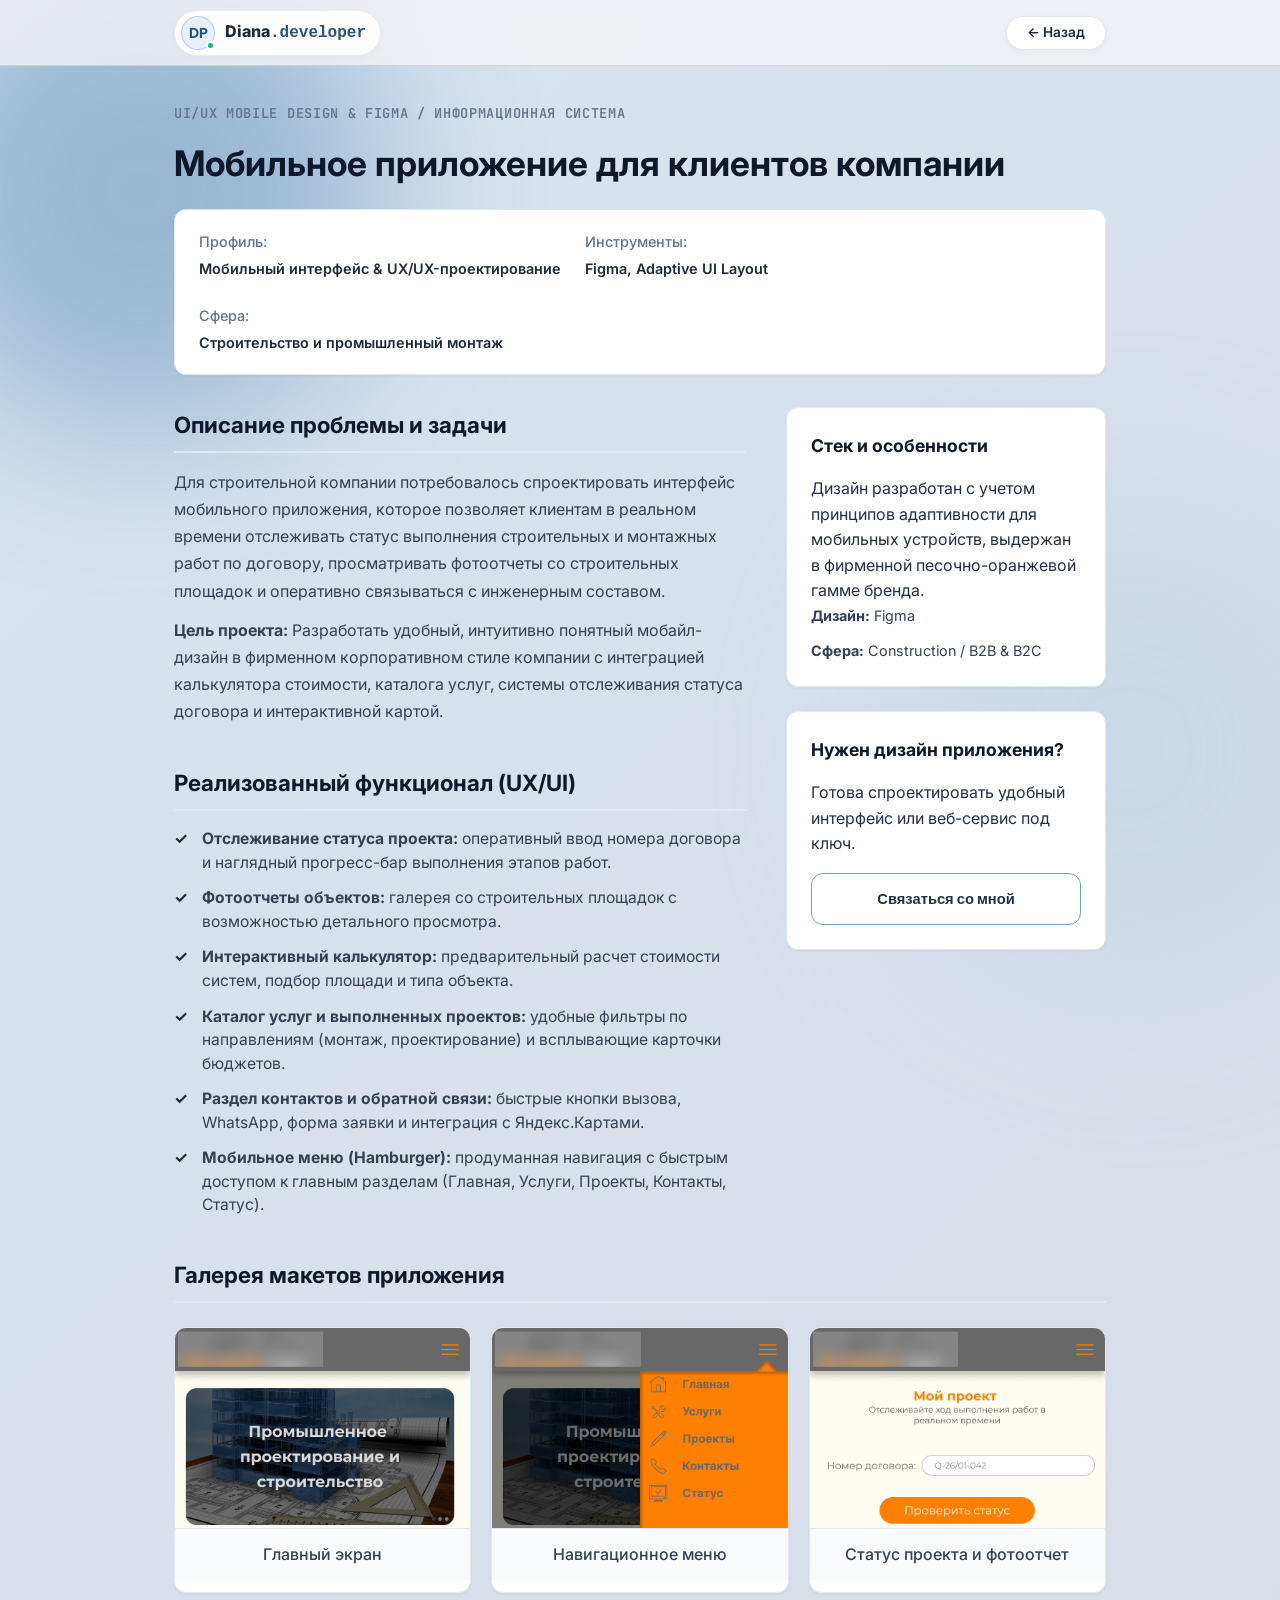
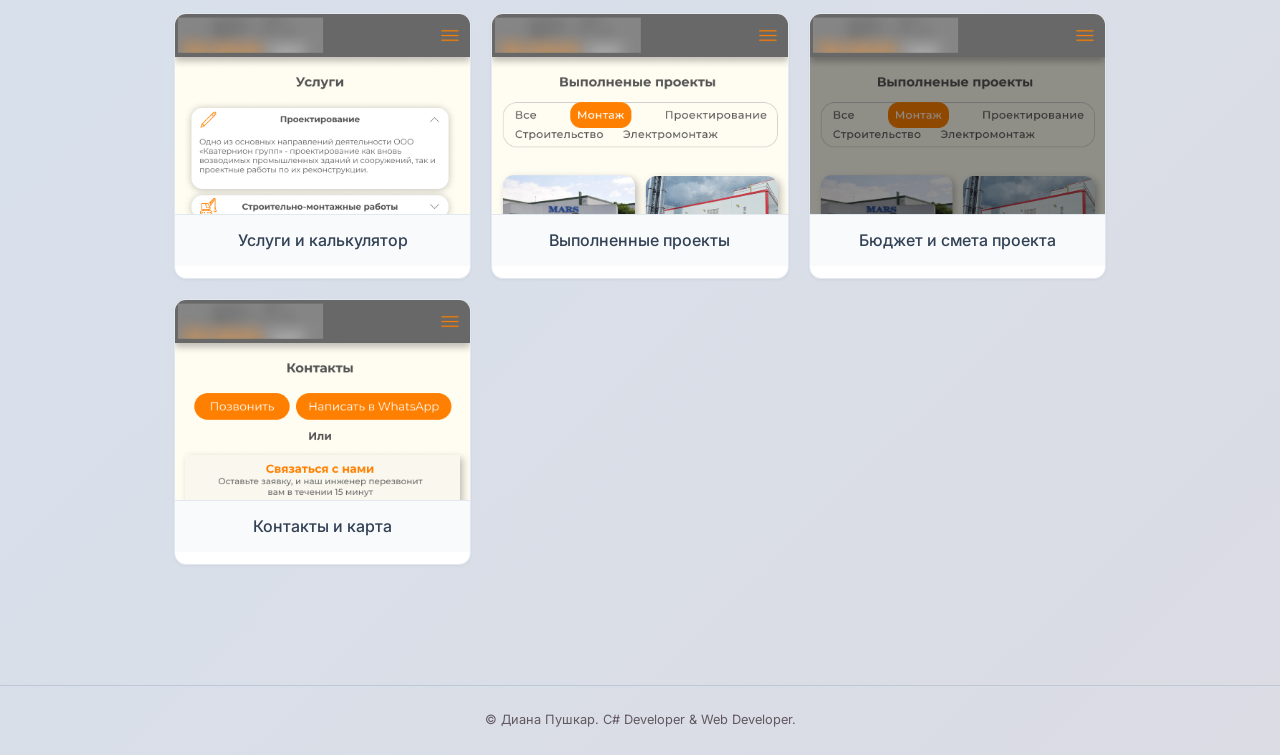
==== commit f36bc547: "Add portfolio files and Open Graph metadata" ====
--- a/kvaternion-mobile.html
+++ b/kvaternion-mobile.html
@@ -46,7 +46,7 @@
             <!-- Заголовок проекта -->
             <div class="project-page-header">
                 <span class="project-category">UI/UX Mobile Design &amp; Figma / Информационная система</span>
-                <h1 class="project-page-title">Мобильное приложение для клиентов «Кватерион Групп»
+                <h1 class="project-page-title">Мобильное приложение для клиентов компании
                 </h1>
 
                 <div class="project-meta-grid">
@@ -73,7 +73,7 @@
                     <section class="project-section">
                         <h2>Описание проблемы и задачи</h2>
                         <p>
-                            Для строительной компании ООО «Кватерион Групп» потребовалось спроектировать интерфейс
+                            Для строительной компании потребовалось спроектировать интерфейс
                             мобильного приложения, которое позволяет клиентам в реальном времени отслеживать статус
                             выполнения строительных и монтажных работ по договору, просматривать фотоотчеты со
                             строительных площадок и оперативно связываться с инженерным составом.
@@ -135,9 +135,9 @@
                 <div class="project-gallery">
 
                     <div class="gallery-item">
-                        <a href="images/Главная.png" data-fancybox="gallery"
+                        <a href="images/Главная (2).png" data-fancybox="gallery"
                             data-caption="Главный экран приложения: баннер, быстрые действия и каталог услуг">
-                            <img src="images/Главная.png" alt="Главный экран">
+                            <img src="images/Главная (2).png" alt="Главный экран">
                         </a>
                         <p class="gallery-caption">Главный экран</p>
                     </div>
